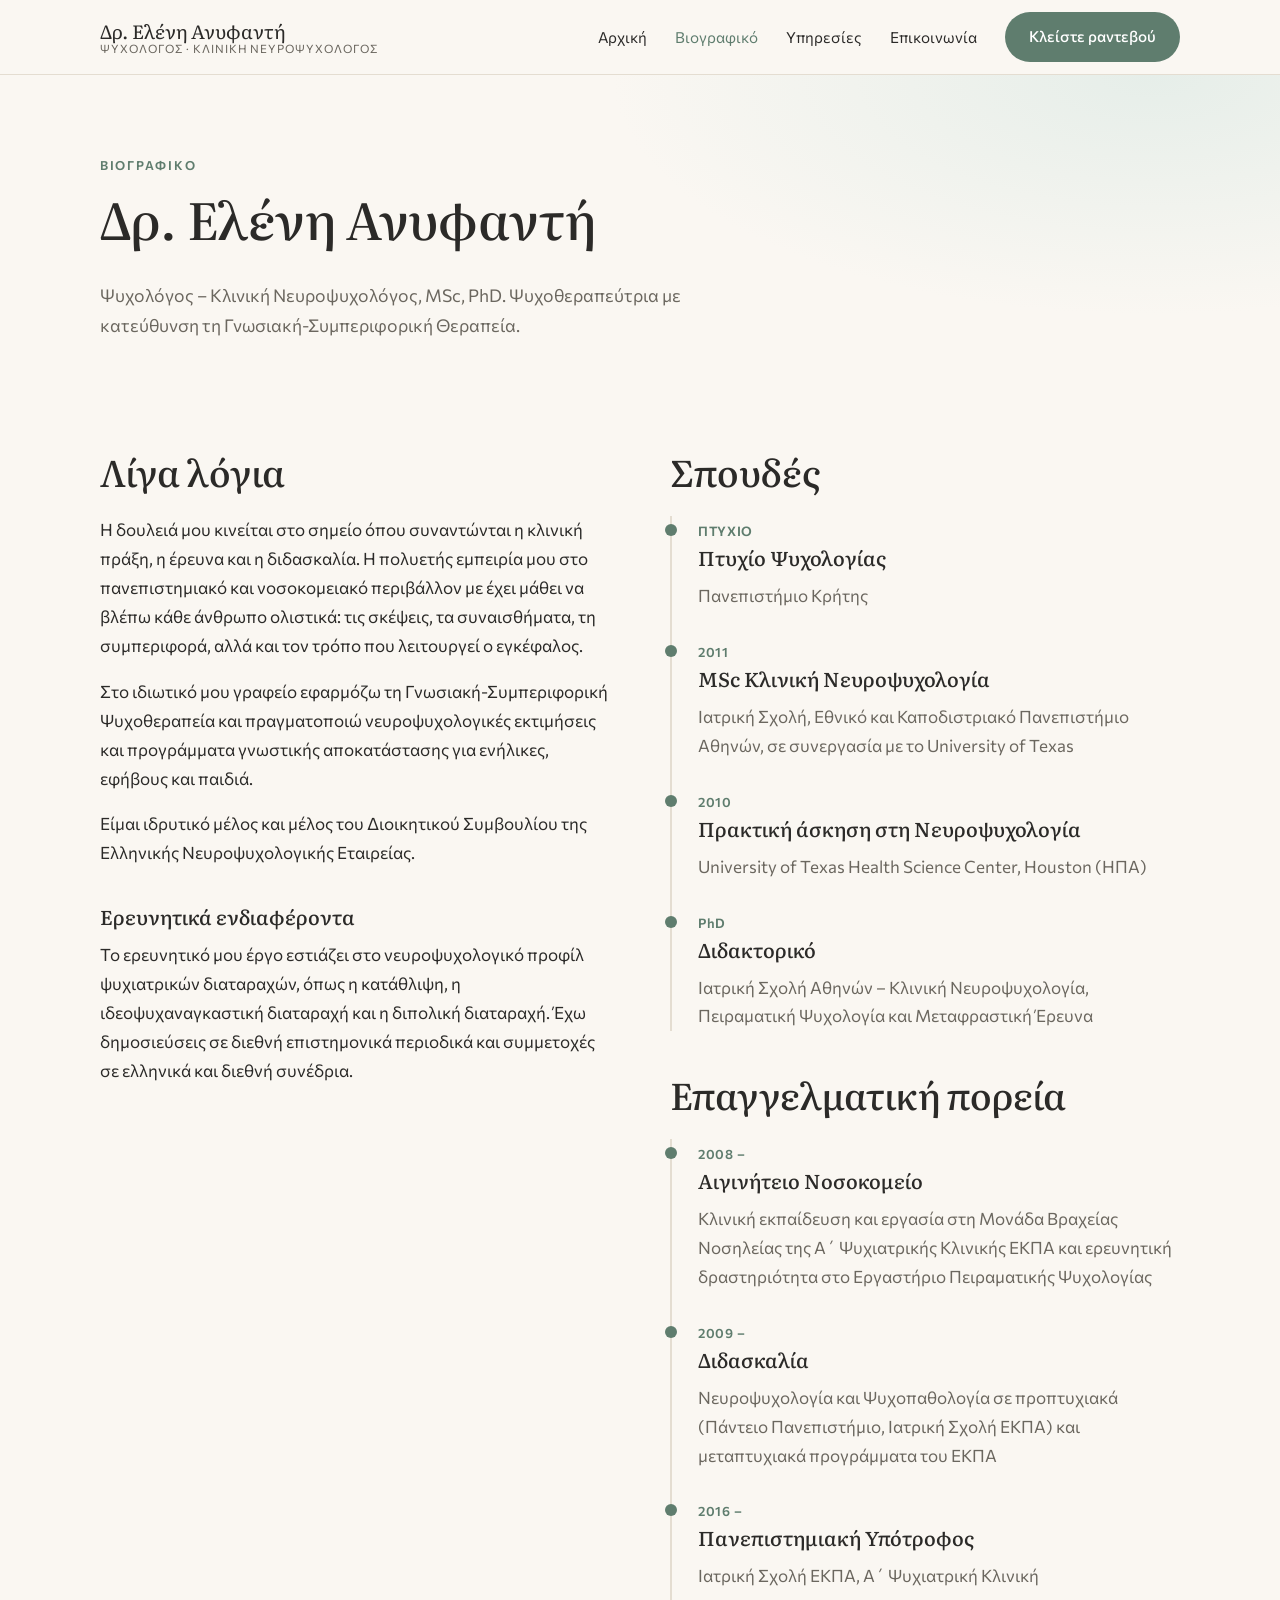
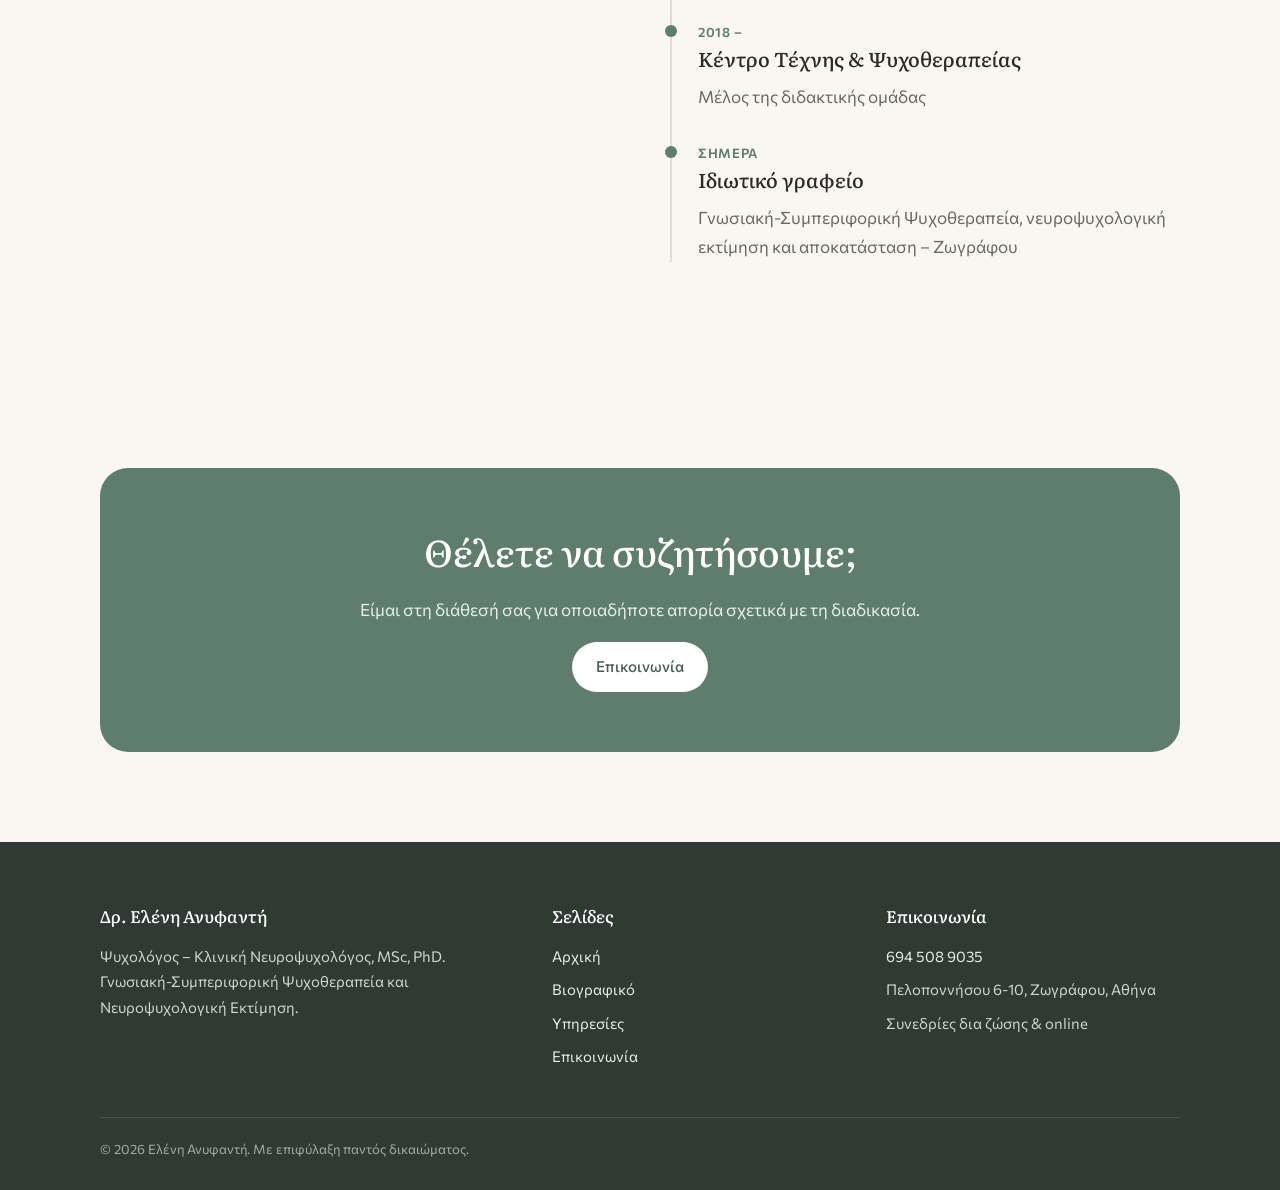
==== biografiko.html @ 71ece62b "Add website for Dr. Eleni Anyfanti Four-page Greek static site (home, bio, services, contact) with s" ====
<!doctype html>
<html lang="el">
<head>
<meta charset="utf-8">
<meta name="viewport" content="width=device-width,initial-scale=1">
<title>Βιογραφικό | Δρ. Ελένη Ανυφαντή</title>
<meta name="description" content="Σπουδές, κλινική εμπειρία, διδακτικό και ερευνητικό έργο της Ψυχολόγου – Κλινικής Νευροψυχολόγου Ελένης Ανυφαντή.">
<link rel="preconnect" href="https://fonts.googleapis.com">
<link rel="preconnect" href="https://fonts.gstatic.com" crossorigin>
<link href="https://fonts.googleapis.com/css2?family=Commissioner:wght@300;400;500;600&family=Literata:opsz,wght@7..72,400;7..72,500&display=swap" rel="stylesheet">
<link rel="stylesheet" href="assets/style.css">
<script src="assets/main.js" defer></script>
</head>
<body>
<header class="site"><div class="wrap">
  <a class="brand" href="index.html">Δρ. Ελένη Ανυφαντή<small>Ψυχολόγος · Κλινική Νευροψυχολόγος</small></a>
  <button class="menu-toggle" aria-label="Μενού" aria-expanded="false">☰</button>
  <nav class="main"><ul>
<li><a href="index.html">Αρχική</a></li>
<li><a href="biografiko.html" aria-current="page">Βιογραφικό</a></li>
<li><a href="ypiresies.html">Υπηρεσίες</a></li>
<li><a href="epikoinonia.html">Επικοινωνία</a></li>
<li><a class="btn" href="epikoinonia.html">Κλείστε ραντεβού</a></li>
  </ul></nav>
</div></header>
<main>
<section class="page-head"><div class="wrap">
  <span class="eyebrow">Βιογραφικό</span>
  <h1>Δρ. Ελένη Ανυφαντή</h1>
  <p>Ψυχολόγος – Κλινική Νευροψυχολόγος, MSc, PhD. Ψυχοθεραπεύτρια με κατεύθυνση τη Γνωσιακή-Συμπεριφορική Θεραπεία.</p>
</div></section>

<section style="padding-top:40px"><div class="wrap split">
  <div>
    <h2>Λίγα λόγια</h2>
    <p>Η δουλειά μου κινείται στο σημείο όπου συναντώνται η κλινική πράξη, η έρευνα και η διδασκαλία. Η πολυετής εμπειρία μου στο πανεπιστημιακό και νοσοκομειακό περιβάλλον με έχει μάθει να βλέπω κάθε άνθρωπο ολιστικά: τις σκέψεις, τα συναισθήματα, τη συμπεριφορά, αλλά και τον τρόπο που λειτουργεί ο εγκέφαλος.</p>
    <p>Στο ιδιωτικό μου γραφείο εφαρμόζω τη Γνωσιακή-Συμπεριφορική Ψυχοθεραπεία και πραγματοποιώ νευροψυχολογικές εκτιμήσεις και προγράμματα γνωστικής αποκατάστασης για ενήλικες, εφήβους και παιδιά.</p>
    <p>Είμαι ιδρυτικό μέλος και μέλος του Διοικητικού Συμβουλίου της Ελληνικής Νευροψυχολογικής Εταιρείας.</p>
    <h3 style="margin-top:36px">Ερευνητικά ενδιαφέροντα</h3>
    <p>Το ερευνητικό μου έργο εστιάζει στο νευροψυχολογικό προφίλ ψυχιατρικών διαταραχών, όπως η κατάθλιψη, η ιδεοψυχαναγκαστική διαταραχή και η διπολική διαταραχή. Έχω δημοσιεύσεις σε διεθνή επιστημονικά περιοδικά και συμμετοχές σε ελληνικά και διεθνή συνέδρια.</p>
  </div>
  <div>
    <h2>Σπουδές</h2>
    <ul class="timeline">
      <li><span class="yr">ΠΤΥΧΙΟ</span><h3>Πτυχίο Ψυχολογίας</h3><p>Πανεπιστήμιο Κρήτης</p></li>
      <li><span class="yr">2011</span><h3>MSc Κλινική Νευροψυχολογία</h3><p>Ιατρική Σχολή, Εθνικό και Καποδιστριακό Πανεπιστήμιο Αθηνών, σε συνεργασία με το University of Texas</p></li>
      <li><span class="yr">2010</span><h3>Πρακτική άσκηση στη Νευροψυχολογία</h3><p>University of Texas Health Science Center, Houston (ΗΠΑ)</p></li>
      <li><span class="yr">PhD</span><h3>Διδακτορικό</h3><p>Ιατρική Σχολή Αθηνών – Κλινική Νευροψυχολογία, Πειραματική Ψυχολογία και Μεταφραστική Έρευνα</p></li>
    </ul>
    <h2 style="margin-top:40px">Επαγγελματική πορεία</h2>
    <ul class="timeline">
      <li><span class="yr">2008 –</span><h3>Αιγινήτειο Νοσοκομείο</h3><p>Κλινική εκπαίδευση και εργασία στη Μονάδα Βραχείας Νοσηλείας της Α΄ Ψυχιατρικής Κλινικής ΕΚΠΑ και ερευνητική δραστηριότητα στο Εργαστήριο Πειραματικής Ψυχολογίας</p></li>
      <li><span class="yr">2009 –</span><h3>Διδασκαλία</h3><p>Νευροψυχολογία και Ψυχοπαθολογία σε προπτυχιακά (Πάντειο Πανεπιστήμιο, Ιατρική Σχολή ΕΚΠΑ) και μεταπτυχιακά προγράμματα του ΕΚΠΑ</p></li>
      <li><span class="yr">2016 –</span><h3>Πανεπιστημιακή Υπότροφος</h3><p>Ιατρική Σχολή ΕΚΠΑ, Α΄ Ψυχιατρική Κλινική</p></li>
      <li><span class="yr">2018 –</span><h3>Κέντρο Τέχνης &amp; Ψυχοθεραπείας</h3><p>Μέλος της διδακτικής ομάδας</p></li>
      <li><span class="yr">ΣΗΜΕΡΑ</span><h3>Ιδιωτικό γραφείο</h3><p>Γνωσιακή-Συμπεριφορική Ψυχοθεραπεία, νευροψυχολογική εκτίμηση και αποκατάσταση – Ζωγράφου</p></li>
    </ul>
  </div>
</div></section>

<section><div class="wrap"><div class="cta">
  <h2>Θέλετε να συζητήσουμε;</h2>
  <p>Είμαι στη διάθεσή σας για οποιαδήποτε απορία σχετικά με τη διαδικασία.</p>
  <a class="btn" href="epikoinonia.html">Επικοινωνία</a>
</div></div></section>

</main>
<footer class="site"><div class="wrap">
  <div class="cols">
    <div>
      <h4>Δρ. Ελένη Ανυφαντή</h4>
      <p>Ψυχολόγος – Κλινική Νευροψυχολόγος, MSc, PhD.<br>Γνωσιακή-Συμπεριφορική Ψυχοθεραπεία και Νευροψυχολογική Εκτίμηση.</p>
    </div>
    <div>
      <h4>Σελίδες</h4>
      <ul><li><a href="index.html">Αρχική</a></li><li><a href="biografiko.html">Βιογραφικό</a></li><li><a href="ypiresies.html">Υπηρεσίες</a></li><li><a href="epikoinonia.html">Επικοινωνία</a></li></ul>
    </div>
    <div>
      <h4>Επικοινωνία</h4>
      <ul>
        <li><a href="tel:+306945089035">694 508 9035</a></li>
        <li>Πελοποννήσου 6-10, Ζωγράφου, Αθήνα</li>
        <li>Συνεδρίες δια ζώσης &amp; online</li>
      </ul>
    </div>
  </div>
  <div class="bottom">© <span id="year"></span> Ελένη Ανυφαντή. Με επιφύλαξη παντός δικαιώματος.</div>
</div></footer>
</body>
</html>
---- assets/style.css ----
:root{
  --bg:#faf7f2; --surface:#ffffff; --ink:#2b2a28; --muted:#6b675f;
  --accent:#5f7d6e; --accent-dark:#476052; --accent-soft:#e6eee9;
  --sand:#efe6d8; --line:#e4ddd1; --radius:18px;
  --serif:"Literata",Georgia,serif; --sans:"Commissioner",system-ui,sans-serif;
}
*{box-sizing:border-box}
html{scroll-behavior:smooth}
body{margin:0;background:var(--bg);color:var(--ink);font-family:var(--sans);font-size:17px;line-height:1.7}
img{max-width:100%;display:block}
a{color:var(--accent-dark)}
h1,h2,h3{font-family:var(--serif);font-weight:500;line-height:1.25;margin:0 0 .6em}
h1{font-size:clamp(2rem,5vw,3.2rem)}
h2{font-size:clamp(1.6rem,3.5vw,2.3rem)}
h3{font-size:1.25rem}
p{margin:0 0 1em}
.wrap{max-width:1120px;margin:0 auto;padding:0 20px}
.eyebrow{text-transform:uppercase;letter-spacing:.14em;font-size:.78rem;color:var(--accent);font-weight:600;margin-bottom:.8em;display:block}

/* header */
header.site{position:sticky;top:0;z-index:20;background:rgba(250,247,242,.92);backdrop-filter:blur(8px);border-bottom:1px solid var(--line)}
header.site .wrap{display:flex;align-items:center;justify-content:space-between;height:74px;gap:16px}
.brand{font-family:var(--serif);font-size:1.2rem;color:var(--ink);text-decoration:none;line-height:1.2}
.brand small{display:block;font-family:var(--sans);font-size:.72rem;color:var(--muted);letter-spacing:.08em;text-transform:uppercase}
nav.main ul{list-style:none;display:flex;gap:28px;margin:0;padding:0;align-items:center}
nav.main a{text-decoration:none;color:var(--ink);font-size:.95rem}
nav.main a:hover,nav.main a[aria-current]{color:var(--accent)}
.btn{display:inline-block;background:var(--accent);color:#fff !important;text-decoration:none;padding:12px 24px;border-radius:999px;font-weight:500;font-size:.95rem;border:0;cursor:pointer;transition:background .2s}
.btn:hover{background:var(--accent-dark)}
.btn.ghost{background:transparent;color:var(--accent-dark) !important;border:1.5px solid var(--accent)}
.btn.ghost:hover{background:var(--accent-soft)}
.menu-toggle{display:none;background:none;border:0;font-size:1.6rem;cursor:pointer;color:var(--ink)}
@media (max-width:860px){
  .menu-toggle{display:block}
  nav.main{position:absolute;top:74px;left:0;right:0;background:var(--bg);border-bottom:1px solid var(--line);display:none}
  nav.main.open{display:block}
  nav.main ul{flex-direction:column;padding:20px;gap:16px}
}

/* sections */
section{padding:90px 0}
section.alt{background:var(--surface)}
section.sand{background:var(--sand)}
.hero{padding:100px 0 90px;background:radial-gradient(1200px 500px at 85% 0%,var(--accent-soft),transparent 60%)}
.hero .wrap{display:grid;grid-template-columns:1.2fr .8fr;gap:60px;align-items:center}
.hero p.lead{font-size:1.15rem;color:var(--muted);max-width:560px}
.hero .actions{display:flex;gap:12px;flex-wrap:wrap;margin-top:28px}
.portrait{aspect-ratio:4/5;border-radius:200px 200px var(--radius) var(--radius);background:linear-gradient(160deg,var(--accent-soft),var(--sand));display:flex;align-items:center;justify-content:center;font-family:var(--serif);font-size:4rem;color:var(--accent);border:1px solid var(--line)}
@media (max-width:860px){.hero .wrap{grid-template-columns:1fr}.portrait{max-width:320px}}

.pillars{display:grid;grid-template-columns:repeat(3,1fr);gap:20px;margin-top:-40px}
.pillar{background:var(--surface);border:1px solid var(--line);border-radius:var(--radius);padding:28px}
.pillar strong{font-family:var(--serif);font-size:1.3rem;font-weight:500;display:block;margin-bottom:6px;color:var(--accent-dark)}
.pillar p{color:var(--muted);margin:0;font-size:.95rem}
@media (max-width:760px){.pillars{grid-template-columns:1fr;margin-top:0}}

.split{display:grid;grid-template-columns:1fr 1fr;gap:60px;align-items:start}
@media (max-width:860px){.split{grid-template-columns:1fr;gap:30px}}

.cards{display:grid;grid-template-columns:repeat(3,1fr);gap:22px;margin-top:40px}
@media (max-width:960px){.cards{grid-template-columns:repeat(2,1fr)}}
@media (max-width:620px){.cards{grid-template-columns:1fr}}
.card{background:var(--surface);border:1px solid var(--line);border-radius:var(--radius);padding:30px;transition:transform .2s,box-shadow .2s}
.card:hover{transform:translateY(-3px);box-shadow:0 12px 30px rgba(60,50,30,.07)}
.card .icon{width:46px;height:46px;border-radius:12px;background:var(--accent-soft);color:var(--accent-dark);display:flex;align-items:center;justify-content:center;font-size:1.3rem;margin-bottom:16px}
.card p{color:var(--muted);font-size:.95rem;margin:0}

.center{text-align:center;max-width:720px;margin:0 auto}

/* faq */
details{background:var(--surface);border:1px solid var(--line);border-radius:14px;padding:18px 22px;margin-bottom:12px}
details summary{cursor:pointer;font-weight:500;list-style:none;display:flex;justify-content:space-between;gap:12px}
details summary::after{content:"+";color:var(--accent);font-size:1.3rem;line-height:1}
details[open] summary::after{content:"–"}
details p{margin:12px 0 0;color:var(--muted)}

/* timeline */
.timeline{border-left:2px solid var(--line);padding-left:26px;margin:0}
.timeline li{list-style:none;position:relative;margin-bottom:26px}
.timeline li::before{content:"";position:absolute;left:-33px;top:8px;width:12px;height:12px;border-radius:50%;background:var(--accent)}
.timeline .yr{font-size:.82rem;color:var(--accent);font-weight:600;letter-spacing:.05em}
.timeline p{margin:0;color:var(--muted)}

.tags{display:flex;flex-wrap:wrap;gap:10px;margin-top:10px}
.tags span{background:var(--accent-soft);color:var(--accent-dark);padding:6px 14px;border-radius:999px;font-size:.88rem}

.cta{background:var(--accent);color:#fff;border-radius:28px;padding:60px 40px;text-align:center}
.cta h2{color:#fff}
.cta p{color:#e9f0ec}
.cta .btn{background:#fff;color:var(--accent-dark) !important}
.cta .btn:hover{background:var(--sand)}

.page-head{padding:80px 0 50px;background:radial-gradient(900px 400px at 90% 0%,var(--accent-soft),transparent 60%)}
.page-head p{color:var(--muted);max-width:640px;font-size:1.1rem}

.service{display:grid;grid-template-columns:70px 1fr;gap:24px;padding:36px 0;border-bottom:1px solid var(--line)}
.service:last-child{border-bottom:0}
.service .num{font-family:var(--serif);font-size:2rem;color:var(--accent)}
.service ul{color:var(--muted);padding-left:1.1em;margin:0}
@media (max-width:620px){.service{grid-template-columns:1fr;gap:6px}}

.contact-grid{display:grid;grid-template-columns:1fr 1.2fr;gap:40px}
@media (max-width:860px){.contact-grid{grid-template-columns:1fr}}
.info-item{display:flex;gap:16px;margin-bottom:22px}
.info-item .icon{flex:none;width:44px;height:44px;border-radius:12px;background:var(--accent-soft);display:flex;align-items:center;justify-content:center}
.info-item span{display:block;font-size:.82rem;color:var(--muted);text-transform:uppercase;letter-spacing:.08em}
.map{border:0;width:100%;height:100%;min-height:380px;border-radius:var(--radius)}

/* footer */
footer.site{background:#2f3a34;color:#cfd8d2;padding:60px 0 30px;font-size:.93rem}
footer.site a{color:#e9efeb;text-decoration:none}
footer.site a:hover{text-decoration:underline}
footer.site .cols{display:grid;grid-template-columns:1.4fr 1fr 1fr;gap:40px}
footer.site h4{font-family:var(--serif);font-weight:500;color:#fff;font-size:1.05rem;margin:0 0 14px}
footer.site ul{list-style:none;padding:0;margin:0}
footer.site li{margin-bottom:8px}
footer.site .bottom{border-top:1px solid #45524a;margin-top:40px;padding-top:20px;font-size:.82rem;color:#9fb0a6}
@media (max-width:760px){footer.site .cols{grid-template-columns:1fr}}
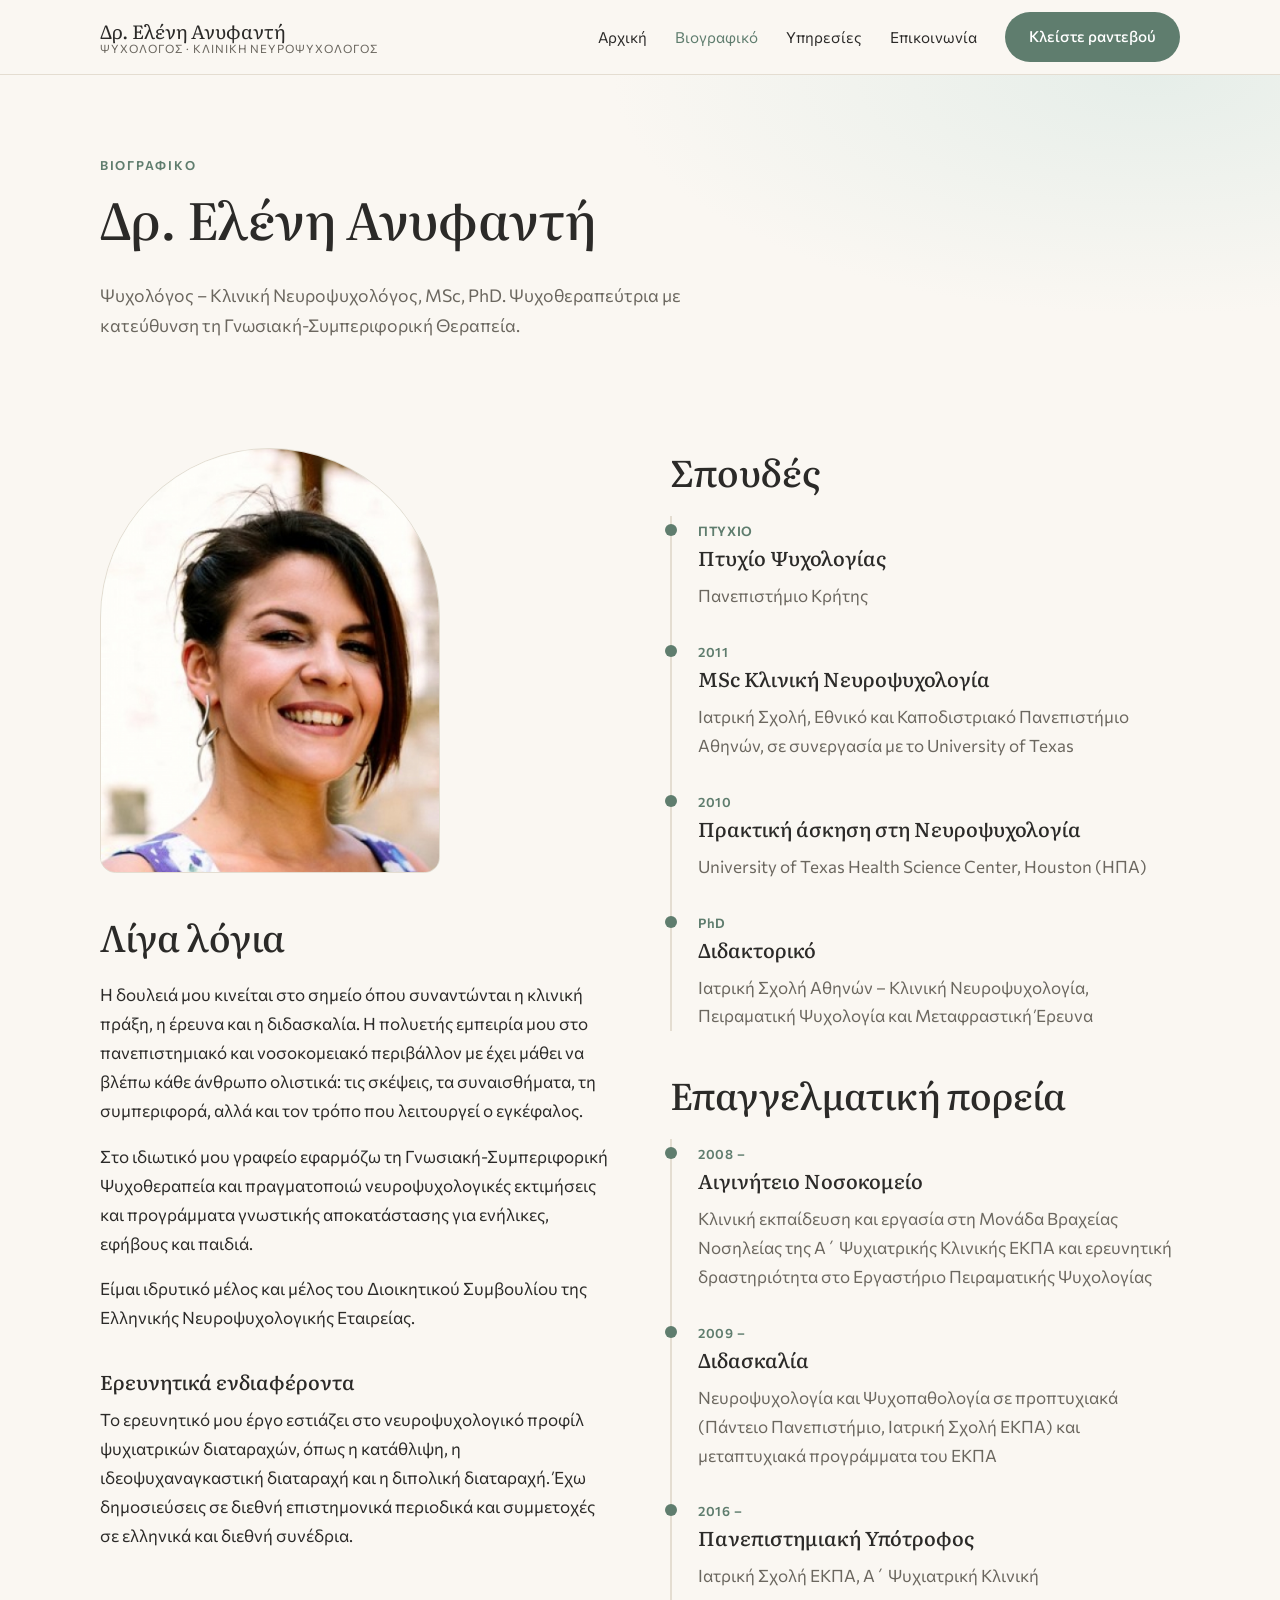
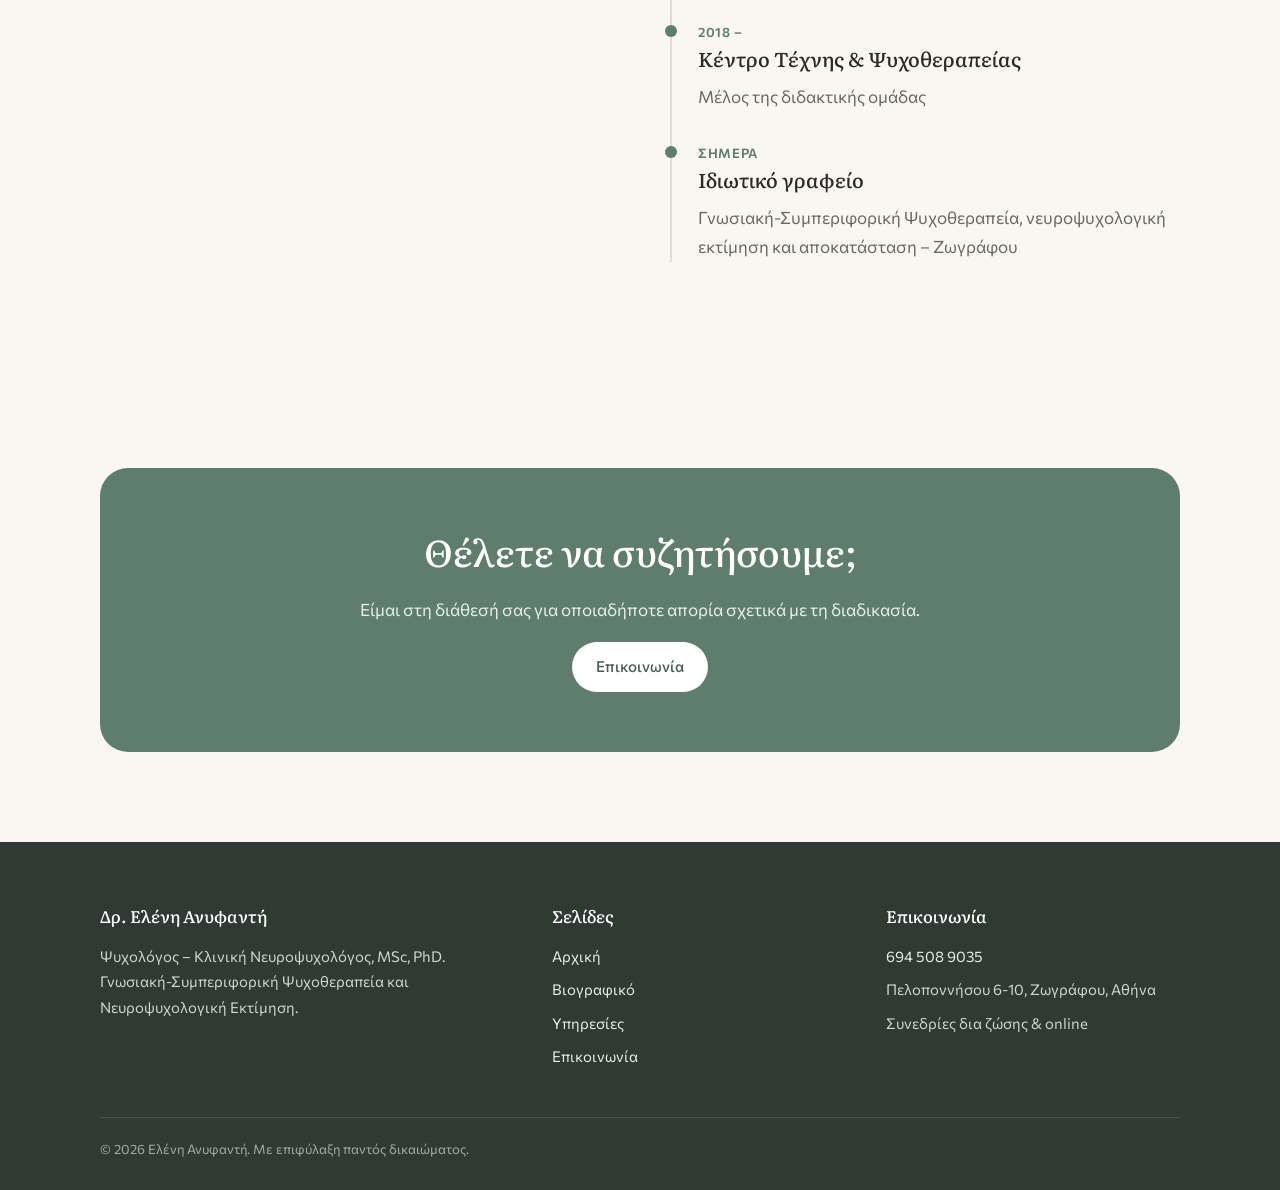
==== commit 1225a347: "Add Eleni's photo to home and bio pages Co-Authored-By: Claude Opus 5.5 <noreply@anthropic.com> Clau" ====
--- a/biografiko.html
+++ b/biografiko.html
@@ -32,6 +32,7 @@
 
 <section style="padding-top:40px"><div class="wrap split">
   <div>
+    <img class="portrait" src="assets/eleni-anyfanti.jpg" alt="Η Ψυχολόγος Ελένη Ανυφαντή" width="800" height="1000" loading="lazy" style="max-width:340px;margin-bottom:40px">
     <h2>Λίγα λόγια</h2>
     <p>Η δουλειά μου κινείται στο σημείο όπου συναντώνται η κλινική πράξη, η έρευνα και η διδασκαλία. Η πολυετής εμπειρία μου στο πανεπιστημιακό και νοσοκομειακό περιβάλλον με έχει μάθει να βλέπω κάθε άνθρωπο ολιστικά: τις σκέψεις, τα συναισθήματα, τη συμπεριφορά, αλλά και τον τρόπο που λειτουργεί ο εγκέφαλος.</p>
     <p>Στο ιδιωτικό μου γραφείο εφαρμόζω τη Γνωσιακή-Συμπεριφορική Ψυχοθεραπεία και πραγματοποιώ νευροψυχολογικές εκτιμήσεις και προγράμματα γνωστικής αποκατάστασης για ενήλικες, εφήβους και παιδιά.</p>
--- a/assets/style.css
+++ b/assets/style.css
@@ -45,7 +45,7 @@
 .hero .wrap{display:grid;grid-template-columns:1.2fr .8fr;gap:60px;align-items:center}
 .hero p.lead{font-size:1.15rem;color:var(--muted);max-width:560px}
 .hero .actions{display:flex;gap:12px;flex-wrap:wrap;margin-top:28px}
-.portrait{aspect-ratio:4/5;border-radius:200px 200px var(--radius) var(--radius);background:linear-gradient(160deg,var(--accent-soft),var(--sand));display:flex;align-items:center;justify-content:center;font-family:var(--serif);font-size:4rem;color:var(--accent);border:1px solid var(--line)}
+.portrait{aspect-ratio:4/5;width:100%;height:auto;object-fit:cover;object-position:50% 30%;border-radius:200px 200px var(--radius) var(--radius);background:var(--accent-soft);border:1px solid var(--line)}
 @media (max-width:860px){.hero .wrap{grid-template-columns:1fr}.portrait{max-width:320px}}
 
 .pillars{display:grid;grid-template-columns:repeat(3,1fr);gap:20px;margin-top:-40px}
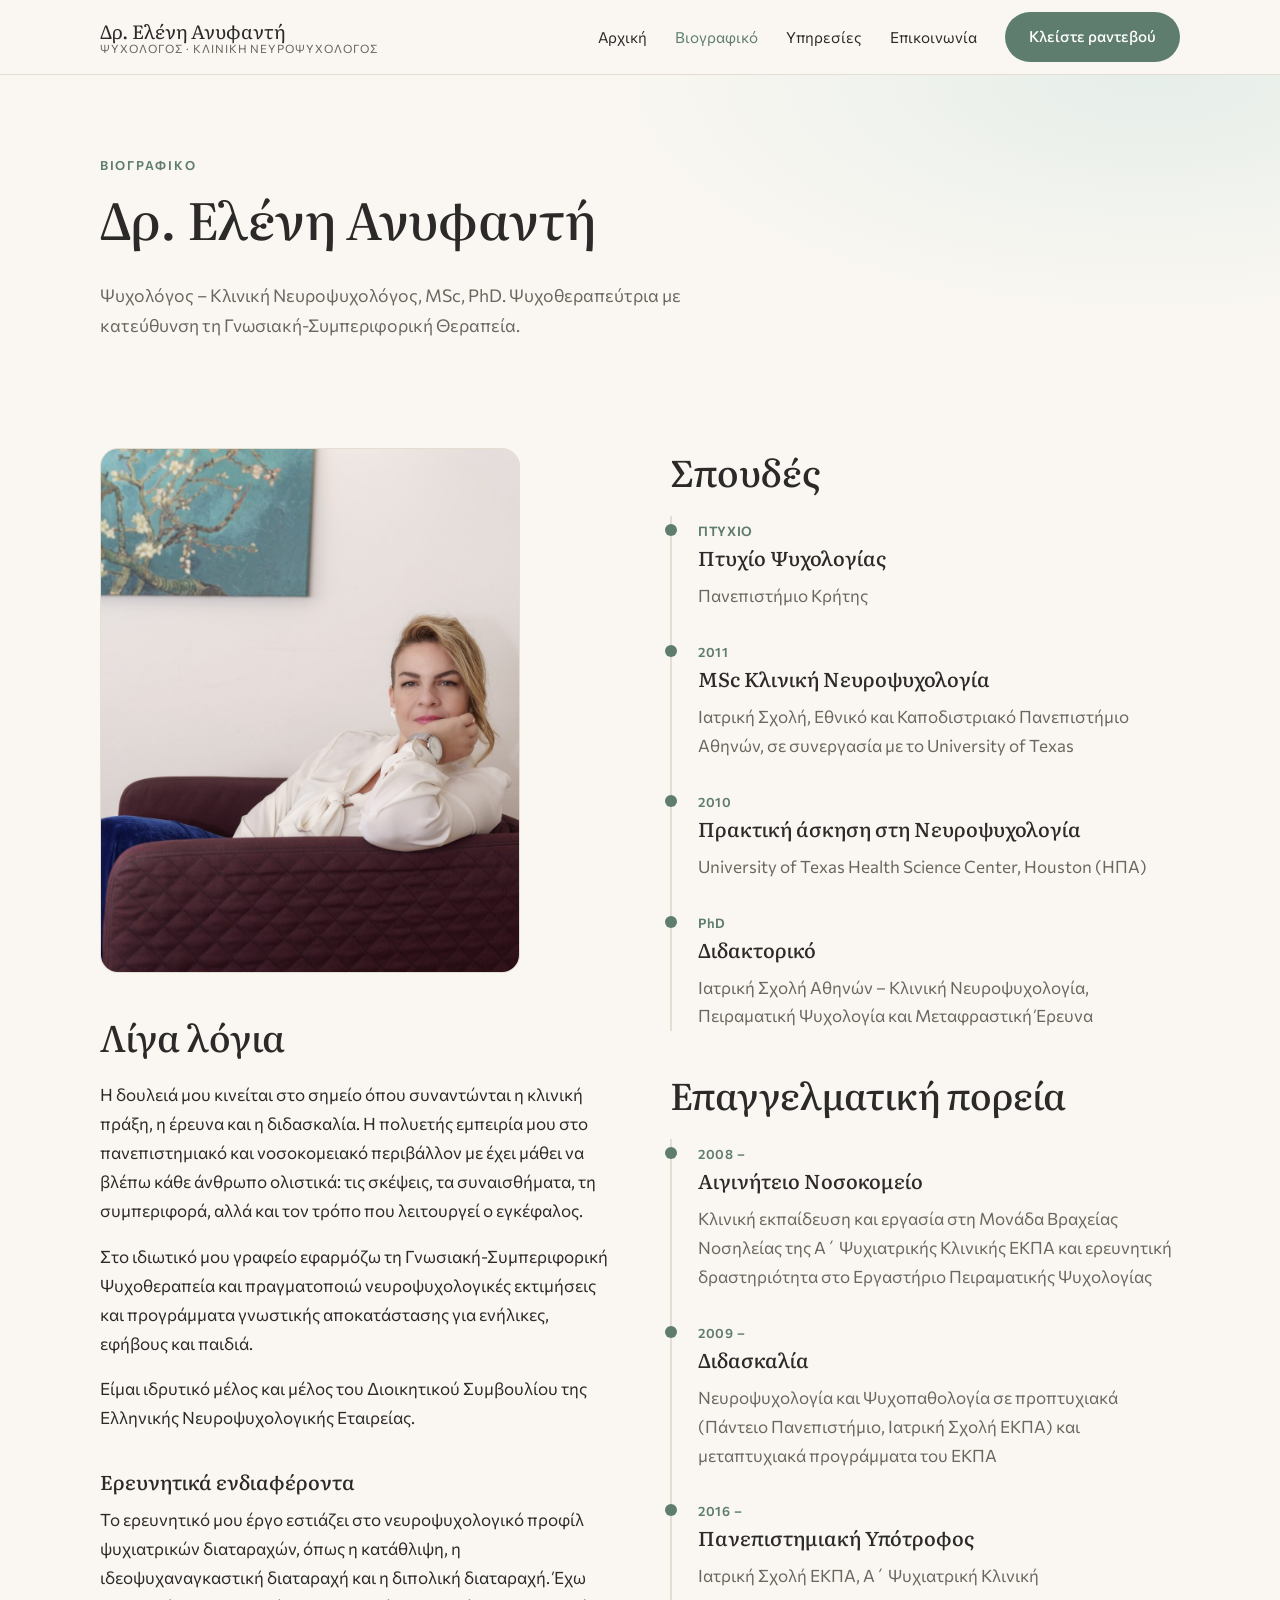
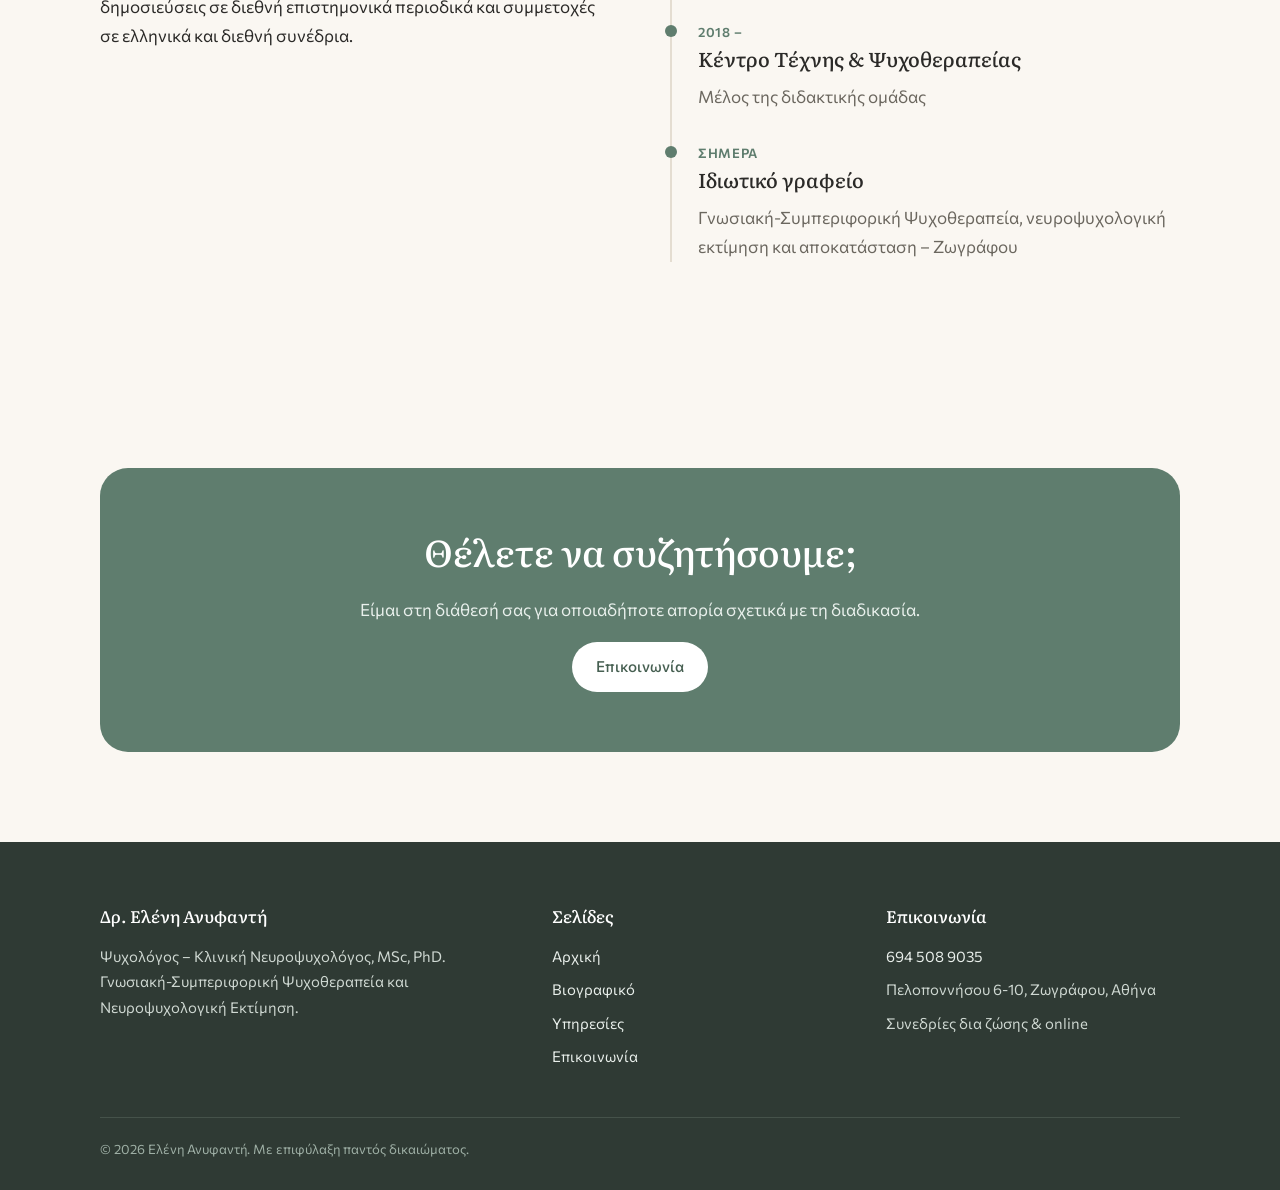
==== commit efafbaf7: "Add new professional photos to home and bio pages - Home hero: seated smiling portrait - Home 'about" ====
--- a/biografiko.html
+++ b/biografiko.html
@@ -32,7 +32,7 @@
 
 <section style="padding-top:40px"><div class="wrap split">
   <div>
-    <img class="portrait" src="assets/eleni-anyfanti.jpg" alt="Η Ψυχολόγος Ελένη Ανυφαντή" width="800" height="1000" loading="lazy" style="max-width:340px;margin-bottom:40px">
+    <img class="photo bio" src="assets/eleni-armchair.jpg" alt="Η Ελένη Ανυφαντή στον χώρο του γραφείου της" width="1000" height="1328" loading="lazy">
     <h2>Λίγα λόγια</h2>
     <p>Η δουλειά μου κινείται στο σημείο όπου συναντώνται η κλινική πράξη, η έρευνα και η διδασκαλία. Η πολυετής εμπειρία μου στο πανεπιστημιακό και νοσοκομειακό περιβάλλον με έχει μάθει να βλέπω κάθε άνθρωπο ολιστικά: τις σκέψεις, τα συναισθήματα, τη συμπεριφορά, αλλά και τον τρόπο που λειτουργεί ο εγκέφαλος.</p>
     <p>Στο ιδιωτικό μου γραφείο εφαρμόζω τη Γνωσιακή-Συμπεριφορική Ψυχοθεραπεία και πραγματοποιώ νευροψυχολογικές εκτιμήσεις και προγράμματα γνωστικής αποκατάστασης για ενήλικες, εφήβους και παιδιά.</p>
--- a/assets/style.css
+++ b/assets/style.css
@@ -45,8 +45,11 @@
 .hero .wrap{display:grid;grid-template-columns:1.2fr .8fr;gap:60px;align-items:center}
 .hero p.lead{font-size:1.15rem;color:var(--muted);max-width:560px}
 .hero .actions{display:flex;gap:12px;flex-wrap:wrap;margin-top:28px}
-.portrait{aspect-ratio:4/5;width:100%;height:auto;object-fit:cover;object-position:50% 30%;border-radius:200px 200px var(--radius) var(--radius);background:var(--accent-soft);border:1px solid var(--line)}
+.portrait{aspect-ratio:4/5;width:100%;height:auto;object-fit:cover;object-position:50% 22%;border-radius:200px 200px var(--radius) var(--radius);background:var(--accent-soft);border:1px solid var(--line)}
 @media (max-width:860px){.hero .wrap{grid-template-columns:1fr}.portrait{max-width:320px}}
+.photo{width:100%;height:auto;object-fit:cover;border-radius:var(--radius);border:1px solid var(--line);background:var(--accent-soft)}
+.photo.wide{aspect-ratio:3/2;object-position:50% 30%;margin-bottom:28px}
+.photo.bio{aspect-ratio:4/5;object-position:70% 50%;max-width:420px;margin-bottom:40px}
 
 .pillars{display:grid;grid-template-columns:repeat(3,1fr);gap:20px;margin-top:-40px}
 .pillar{background:var(--surface);border:1px solid var(--line);border-radius:var(--radius);padding:28px}
